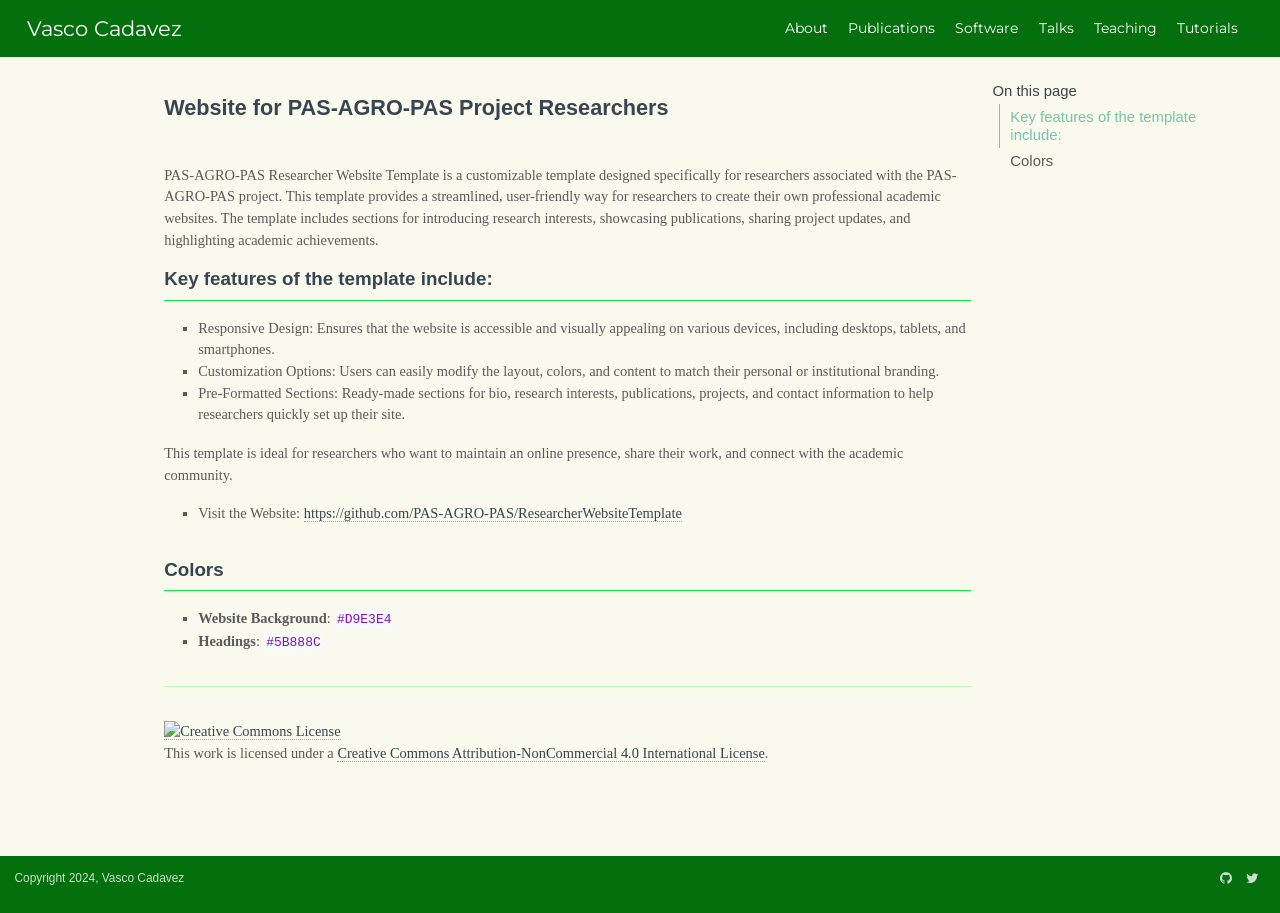
==== docs/index.html @ 28c52dfb "docs folder" ====
<!DOCTYPE html>
<html xmlns="http://www.w3.org/1999/xhtml" lang="en" xml:lang="en"><head>

<meta charset="utf-8">
<meta name="generator" content="quarto-1.4.551">

<meta name="viewport" content="width=device-width, initial-scale=1.0, user-scalable=yes">


<title>Vasco Cadavez - Website for PAS-AGRO-PAS Project Researchers</title>
<style>
code{white-space: pre-wrap;}
span.smallcaps{font-variant: small-caps;}
div.columns{display: flex; gap: min(4vw, 1.5em);}
div.column{flex: auto; overflow-x: auto;}
div.hanging-indent{margin-left: 1.5em; text-indent: -1.5em;}
ul.task-list{list-style: none;}
ul.task-list li input[type="checkbox"] {
  width: 0.8em;
  margin: 0 0.8em 0.2em -1em; /* quarto-specific, see https://github.com/quarto-dev/quarto-cli/issues/4556 */ 
  vertical-align: middle;
}
</style>


<script src="site_libs/quarto-nav/quarto-nav.js"></script>
<script src="site_libs/quarto-nav/headroom.min.js"></script>
<script src="site_libs/clipboard/clipboard.min.js"></script>
<script src="site_libs/quarto-search/autocomplete.umd.js"></script>
<script src="site_libs/quarto-search/fuse.min.js"></script>
<script src="site_libs/quarto-search/quarto-search.js"></script>
<meta name="quarto:offset" content="./">
<script src="site_libs/quarto-html/quarto.js"></script>
<script src="site_libs/quarto-html/popper.min.js"></script>
<script src="site_libs/quarto-html/tippy.umd.min.js"></script>
<script src="site_libs/quarto-html/anchor.min.js"></script>
<link href="site_libs/quarto-html/tippy.css" rel="stylesheet">
<link href="site_libs/quarto-html/quarto-syntax-highlighting.css" rel="stylesheet" id="quarto-text-highlighting-styles">
<script src="site_libs/bootstrap/bootstrap.min.js"></script>
<link href="site_libs/bootstrap/bootstrap-icons.css" rel="stylesheet">
<link href="site_libs/bootstrap/bootstrap.min.css" rel="stylesheet" id="quarto-bootstrap" data-mode="light">
<script id="quarto-search-options" type="application/json">{
  "location": "navbar",
  "copy-button": false,
  "collapse-after": 3,
  "panel-placement": "end",
  "type": "overlay",
  "limit": 50,
  "keyboard-shortcut": [
    "f",
    "/",
    "s"
  ],
  "show-item-context": false,
  "language": {
    "search-no-results-text": "No results",
    "search-matching-documents-text": "matching documents",
    "search-copy-link-title": "Copy link to search",
    "search-hide-matches-text": "Hide additional matches",
    "search-more-match-text": "more match in this document",
    "search-more-matches-text": "more matches in this document",
    "search-clear-button-title": "Clear",
    "search-text-placeholder": "",
    "search-detached-cancel-button-title": "Cancel",
    "search-submit-button-title": "Submit",
    "search-label": "Search"
  }
}</script>


<link rel="stylesheet" href="styles.css">
</head>

<body class="nav-fixed">

<div id="quarto-search-results"></div>
  <header id="quarto-header" class="headroom fixed-top">
    <nav class="navbar navbar-expand-lg " data-bs-theme="dark">
      <div class="navbar-container container-fluid">
      <div class="navbar-brand-container mx-auto">
    <a class="navbar-brand" href="./index.html">
    <span class="navbar-title">Vasco Cadavez</span>
    </a>
  </div>
            <div id="quarto-search" class="" title="Search"></div>
          <button class="navbar-toggler" type="button" data-bs-toggle="collapse" data-bs-target="#navbarCollapse" aria-controls="navbarCollapse" aria-expanded="false" aria-label="Toggle navigation" onclick="if (window.quartoToggleHeadroom) { window.quartoToggleHeadroom(); }">
  <span class="navbar-toggler-icon"></span>
</button>
          <div class="collapse navbar-collapse" id="navbarCollapse">
            <ul class="navbar-nav navbar-nav-scroll ms-auto">
  <li class="nav-item">
    <a class="nav-link active" href="./index.html" aria-current="page"> 
<span class="menu-text">About</span></a>
  </li>  
  <li class="nav-item">
    <a class="nav-link" href="./publications/index.html"> 
<span class="menu-text">Publications</span></a>
  </li>  
  <li class="nav-item">
    <a class="nav-link" href="./software/index.html"> 
<span class="menu-text">Software</span></a>
  </li>  
  <li class="nav-item">
    <a class="nav-link" href="./talks/index.html"> 
<span class="menu-text">Talks</span></a>
  </li>  
  <li class="nav-item">
    <a class="nav-link" href="./teaching/index.html"> 
<span class="menu-text">Teaching</span></a>
  </li>  
  <li class="nav-item">
    <a class="nav-link" href="./tutorials/index.html"> 
<span class="menu-text">Tutorials</span></a>
  </li>  
</ul>
          </div> <!-- /navcollapse -->
          <div class="quarto-navbar-tools">
</div>
      </div> <!-- /container-fluid -->
    </nav>
</header>
<!-- content -->
<div id="quarto-content" class="quarto-container page-columns page-rows-contents page-layout-article page-navbar">
<!-- sidebar -->
<!-- margin-sidebar -->
    <div id="quarto-margin-sidebar" class="sidebar margin-sidebar">
        <nav id="TOC" role="doc-toc" class="toc-active">
    <h2 id="toc-title">On this page</h2>
   
  <ul>
  <li><a href="#key-features-of-the-template-include" id="toc-key-features-of-the-template-include" class="nav-link active" data-scroll-target="#key-features-of-the-template-include">Key features of the template include:</a></li>
  <li><a href="#colors" id="toc-colors" class="nav-link" data-scroll-target="#colors">Colors</a></li>
  </ul>
</nav>
    </div>
<!-- main -->
<main class="content" id="quarto-document-content">

<header id="title-block-header" class="quarto-title-block default">
<div class="quarto-title">
<h1 class="title">Website for PAS-AGRO-PAS Project Researchers</h1>
</div>



<div class="quarto-title-meta">

    
  
    
  </div>
  


</header>


<p>PAS-AGRO-PAS Researcher Website Template is a customizable template designed specifically for researchers associated with the PAS-AGRO-PAS project. This template provides a streamlined, user-friendly way for researchers to create their own professional academic websites. The template includes sections for introducing research interests, showcasing publications, sharing project updates, and highlighting academic achievements.</p>
<section id="key-features-of-the-template-include" class="level2">
<h2 class="anchored" data-anchor-id="key-features-of-the-template-include">Key features of the template include:</h2>
<ul>
<li>Responsive Design: Ensures that the website is accessible and visually appealing on various devices, including desktops, tablets, and smartphones.</li>
<li>Customization Options: Users can easily modify the layout, colors, and content to match their personal or institutional branding.</li>
<li>Pre-Formatted Sections: Ready-made sections for bio, research interests, publications, projects, and contact information to help researchers quickly set up their site.</li>
</ul>
<p>This template is ideal for researchers who want to maintain an online presence, share their work, and connect with the academic community.</p>
<ul>
<li>Visit the Website: <a href="https://github.com/PAS-AGRO-PAS/ResearcherWebsiteTemplate/">https://github.com/PAS-AGRO-PAS/ResearcherWebsiteTemplate</a></li>
</ul>
</section>
<section id="colors" class="level2">
<h2 class="anchored" data-anchor-id="colors">Colors</h2>
<ul>
<li><strong>Website Background</strong>: <code>#D9E3E4</code></li>
<li><strong>Headings</strong>: <code>#5B888C</code></li>
</ul>
<hr>
<p><a href="http://creativecommons.org/licenses/by-nc/4.0/"><img src="https://i.creativecommons.org/l/by-nc/4.0/88x31.png" class="img-fluid" alt="Creative Commons License"></a><br>
This work is licensed under a <a href="http://creativecommons.org/licenses/by-nc/4.0/">Creative Commons Attribution-NonCommercial 4.0 International License</a>.</p>


</section>

</main> <!-- /main -->
<script id="quarto-html-after-body" type="application/javascript">
window.document.addEventListener("DOMContentLoaded", function (event) {
  const toggleBodyColorMode = (bsSheetEl) => {
    const mode = bsSheetEl.getAttribute("data-mode");
    const bodyEl = window.document.querySelector("body");
    if (mode === "dark") {
      bodyEl.classList.add("quarto-dark");
      bodyEl.classList.remove("quarto-light");
    } else {
      bodyEl.classList.add("quarto-light");
      bodyEl.classList.remove("quarto-dark");
    }
  }
  const toggleBodyColorPrimary = () => {
    const bsSheetEl = window.document.querySelector("link#quarto-bootstrap");
    if (bsSheetEl) {
      toggleBodyColorMode(bsSheetEl);
    }
  }
  toggleBodyColorPrimary();  
  const icon = "";
  const anchorJS = new window.AnchorJS();
  anchorJS.options = {
    placement: 'right',
    icon: icon
  };
  anchorJS.add('.anchored');
  const isCodeAnnotation = (el) => {
    for (const clz of el.classList) {
      if (clz.startsWith('code-annotation-')) {                     
        return true;
      }
    }
    return false;
  }
  const clipboard = new window.ClipboardJS('.code-copy-button', {
    text: function(trigger) {
      const codeEl = trigger.previousElementSibling.cloneNode(true);
      for (const childEl of codeEl.children) {
        if (isCodeAnnotation(childEl)) {
          childEl.remove();
        }
      }
      return codeEl.innerText;
    }
  });
  clipboard.on('success', function(e) {
    // button target
    const button = e.trigger;
    // don't keep focus
    button.blur();
    // flash "checked"
    button.classList.add('code-copy-button-checked');
    var currentTitle = button.getAttribute("title");
    button.setAttribute("title", "Copied!");
    let tooltip;
    if (window.bootstrap) {
      button.setAttribute("data-bs-toggle", "tooltip");
      button.setAttribute("data-bs-placement", "left");
      button.setAttribute("data-bs-title", "Copied!");
      tooltip = new bootstrap.Tooltip(button, 
        { trigger: "manual", 
          customClass: "code-copy-button-tooltip",
          offset: [0, -8]});
      tooltip.show();    
    }
    setTimeout(function() {
      if (tooltip) {
        tooltip.hide();
        button.removeAttribute("data-bs-title");
        button.removeAttribute("data-bs-toggle");
        button.removeAttribute("data-bs-placement");
      }
      button.setAttribute("title", currentTitle);
      button.classList.remove('code-copy-button-checked');
    }, 1000);
    // clear code selection
    e.clearSelection();
  });
    var localhostRegex = new RegExp(/^(?:http|https):\/\/localhost\:?[0-9]*\//);
    var mailtoRegex = new RegExp(/^mailto:/);
      var filterRegex = new RegExp("https:\/\/ipb\.pt\/vcadavez");
    var isInternal = (href) => {
        return filterRegex.test(href) || localhostRegex.test(href) || mailtoRegex.test(href);
    }
    // Inspect non-navigation links and adorn them if external
 	var links = window.document.querySelectorAll('a[href]:not(.nav-link):not(.navbar-brand):not(.toc-action):not(.sidebar-link):not(.sidebar-item-toggle):not(.pagination-link):not(.no-external):not([aria-hidden]):not(.dropdown-item):not(.quarto-navigation-tool)');
    for (var i=0; i<links.length; i++) {
      const link = links[i];
      if (!isInternal(link.href)) {
        // undo the damage that might have been done by quarto-nav.js in the case of
        // links that we want to consider external
        if (link.dataset.originalHref !== undefined) {
          link.href = link.dataset.originalHref;
        }
      }
    }
  function tippyHover(el, contentFn, onTriggerFn, onUntriggerFn) {
    const config = {
      allowHTML: true,
      maxWidth: 500,
      delay: 100,
      arrow: false,
      appendTo: function(el) {
          return el.parentElement;
      },
      interactive: true,
      interactiveBorder: 10,
      theme: 'quarto',
      placement: 'bottom-start',
    };
    if (contentFn) {
      config.content = contentFn;
    }
    if (onTriggerFn) {
      config.onTrigger = onTriggerFn;
    }
    if (onUntriggerFn) {
      config.onUntrigger = onUntriggerFn;
    }
    window.tippy(el, config); 
  }
  const noterefs = window.document.querySelectorAll('a[role="doc-noteref"]');
  for (var i=0; i<noterefs.length; i++) {
    const ref = noterefs[i];
    tippyHover(ref, function() {
      // use id or data attribute instead here
      let href = ref.getAttribute('data-footnote-href') || ref.getAttribute('href');
      try { href = new URL(href).hash; } catch {}
      const id = href.replace(/^#\/?/, "");
      const note = window.document.getElementById(id);
      if (note) {
        return note.innerHTML;
      } else {
        return "";
      }
    });
  }
  const xrefs = window.document.querySelectorAll('a.quarto-xref');
  const processXRef = (id, note) => {
    // Strip column container classes
    const stripColumnClz = (el) => {
      el.classList.remove("page-full", "page-columns");
      if (el.children) {
        for (const child of el.children) {
          stripColumnClz(child);
        }
      }
    }
    stripColumnClz(note)
    if (id === null || id.startsWith('sec-')) {
      // Special case sections, only their first couple elements
      const container = document.createElement("div");
      if (note.children && note.children.length > 2) {
        container.appendChild(note.children[0].cloneNode(true));
        for (let i = 1; i < note.children.length; i++) {
          const child = note.children[i];
          if (child.tagName === "P" && child.innerText === "") {
            continue;
          } else {
            container.appendChild(child.cloneNode(true));
            break;
          }
        }
        if (window.Quarto?.typesetMath) {
          window.Quarto.typesetMath(container);
        }
        return container.innerHTML
      } else {
        if (window.Quarto?.typesetMath) {
          window.Quarto.typesetMath(note);
        }
        return note.innerHTML;
      }
    } else {
      // Remove any anchor links if they are present
      const anchorLink = note.querySelector('a.anchorjs-link');
      if (anchorLink) {
        anchorLink.remove();
      }
      if (window.Quarto?.typesetMath) {
        window.Quarto.typesetMath(note);
      }
      // TODO in 1.5, we should make sure this works without a callout special case
      if (note.classList.contains("callout")) {
        return note.outerHTML;
      } else {
        return note.innerHTML;
      }
    }
  }
  for (var i=0; i<xrefs.length; i++) {
    const xref = xrefs[i];
    tippyHover(xref, undefined, function(instance) {
      instance.disable();
      let url = xref.getAttribute('href');
      let hash = undefined; 
      if (url.startsWith('#')) {
        hash = url;
      } else {
        try { hash = new URL(url).hash; } catch {}
      }
      if (hash) {
        const id = hash.replace(/^#\/?/, "");
        const note = window.document.getElementById(id);
        if (note !== null) {
          try {
            const html = processXRef(id, note.cloneNode(true));
            instance.setContent(html);
          } finally {
            instance.enable();
            instance.show();
          }
        } else {
          // See if we can fetch this
          fetch(url.split('#')[0])
          .then(res => res.text())
          .then(html => {
            const parser = new DOMParser();
            const htmlDoc = parser.parseFromString(html, "text/html");
            const note = htmlDoc.getElementById(id);
            if (note !== null) {
              const html = processXRef(id, note);
              instance.setContent(html);
            } 
          }).finally(() => {
            instance.enable();
            instance.show();
          });
        }
      } else {
        // See if we can fetch a full url (with no hash to target)
        // This is a special case and we should probably do some content thinning / targeting
        fetch(url)
        .then(res => res.text())
        .then(html => {
          const parser = new DOMParser();
          const htmlDoc = parser.parseFromString(html, "text/html");
          const note = htmlDoc.querySelector('main.content');
          if (note !== null) {
            // This should only happen for chapter cross references
            // (since there is no id in the URL)
            // remove the first header
            if (note.children.length > 0 && note.children[0].tagName === "HEADER") {
              note.children[0].remove();
            }
            const html = processXRef(null, note);
            instance.setContent(html);
          } 
        }).finally(() => {
          instance.enable();
          instance.show();
        });
      }
    }, function(instance) {
    });
  }
      let selectedAnnoteEl;
      const selectorForAnnotation = ( cell, annotation) => {
        let cellAttr = 'data-code-cell="' + cell + '"';
        let lineAttr = 'data-code-annotation="' +  annotation + '"';
        const selector = 'span[' + cellAttr + '][' + lineAttr + ']';
        return selector;
      }
      const selectCodeLines = (annoteEl) => {
        const doc = window.document;
        const targetCell = annoteEl.getAttribute("data-target-cell");
        const targetAnnotation = annoteEl.getAttribute("data-target-annotation");
        const annoteSpan = window.document.querySelector(selectorForAnnotation(targetCell, targetAnnotation));
        const lines = annoteSpan.getAttribute("data-code-lines").split(",");
        const lineIds = lines.map((line) => {
          return targetCell + "-" + line;
        })
        let top = null;
        let height = null;
        let parent = null;
        if (lineIds.length > 0) {
            //compute the position of the single el (top and bottom and make a div)
            const el = window.document.getElementById(lineIds[0]);
            top = el.offsetTop;
            height = el.offsetHeight;
            parent = el.parentElement.parentElement;
          if (lineIds.length > 1) {
            const lastEl = window.document.getElementById(lineIds[lineIds.length - 1]);
            const bottom = lastEl.offsetTop + lastEl.offsetHeight;
            height = bottom - top;
          }
          if (top !== null && height !== null && parent !== null) {
            // cook up a div (if necessary) and position it 
            let div = window.document.getElementById("code-annotation-line-highlight");
            if (div === null) {
              div = window.document.createElement("div");
              div.setAttribute("id", "code-annotation-line-highlight");
              div.style.position = 'absolute';
              parent.appendChild(div);
            }
            div.style.top = top - 2 + "px";
            div.style.height = height + 4 + "px";
            div.style.left = 0;
            let gutterDiv = window.document.getElementById("code-annotation-line-highlight-gutter");
            if (gutterDiv === null) {
              gutterDiv = window.document.createElement("div");
              gutterDiv.setAttribute("id", "code-annotation-line-highlight-gutter");
              gutterDiv.style.position = 'absolute';
              const codeCell = window.document.getElementById(targetCell);
              const gutter = codeCell.querySelector('.code-annotation-gutter');
              gutter.appendChild(gutterDiv);
            }
            gutterDiv.style.top = top - 2 + "px";
            gutterDiv.style.height = height + 4 + "px";
          }
          selectedAnnoteEl = annoteEl;
        }
      };
      const unselectCodeLines = () => {
        const elementsIds = ["code-annotation-line-highlight", "code-annotation-line-highlight-gutter"];
        elementsIds.forEach((elId) => {
          const div = window.document.getElementById(elId);
          if (div) {
            div.remove();
          }
        });
        selectedAnnoteEl = undefined;
      };
        // Handle positioning of the toggle
    window.addEventListener(
      "resize",
      throttle(() => {
        elRect = undefined;
        if (selectedAnnoteEl) {
          selectCodeLines(selectedAnnoteEl);
        }
      }, 10)
    );
    function throttle(fn, ms) {
    let throttle = false;
    let timer;
      return (...args) => {
        if(!throttle) { // first call gets through
            fn.apply(this, args);
            throttle = true;
        } else { // all the others get throttled
            if(timer) clearTimeout(timer); // cancel #2
            timer = setTimeout(() => {
              fn.apply(this, args);
              timer = throttle = false;
            }, ms);
        }
      };
    }
      // Attach click handler to the DT
      const annoteDls = window.document.querySelectorAll('dt[data-target-cell]');
      for (const annoteDlNode of annoteDls) {
        annoteDlNode.addEventListener('click', (event) => {
          const clickedEl = event.target;
          if (clickedEl !== selectedAnnoteEl) {
            unselectCodeLines();
            const activeEl = window.document.querySelector('dt[data-target-cell].code-annotation-active');
            if (activeEl) {
              activeEl.classList.remove('code-annotation-active');
            }
            selectCodeLines(clickedEl);
            clickedEl.classList.add('code-annotation-active');
          } else {
            // Unselect the line
            unselectCodeLines();
            clickedEl.classList.remove('code-annotation-active');
          }
        });
      }
  const findCites = (el) => {
    const parentEl = el.parentElement;
    if (parentEl) {
      const cites = parentEl.dataset.cites;
      if (cites) {
        return {
          el,
          cites: cites.split(' ')
        };
      } else {
        return findCites(el.parentElement)
      }
    } else {
      return undefined;
    }
  };
  var bibliorefs = window.document.querySelectorAll('a[role="doc-biblioref"]');
  for (var i=0; i<bibliorefs.length; i++) {
    const ref = bibliorefs[i];
    const citeInfo = findCites(ref);
    if (citeInfo) {
      tippyHover(citeInfo.el, function() {
        var popup = window.document.createElement('div');
        citeInfo.cites.forEach(function(cite) {
          var citeDiv = window.document.createElement('div');
          citeDiv.classList.add('hanging-indent');
          citeDiv.classList.add('csl-entry');
          var biblioDiv = window.document.getElementById('ref-' + cite);
          if (biblioDiv) {
            citeDiv.innerHTML = biblioDiv.innerHTML;
          }
          popup.appendChild(citeDiv);
        });
        return popup.innerHTML;
      });
    }
  }
});
</script>
</div> <!-- /content -->
<footer class="footer">
  <div class="nav-footer">
    <div class="nav-footer-left">
<p>Copyright 2024, Vasco Cadavez</p>
</div>   
    <div class="nav-footer-center">
      &nbsp;
    </div>
    <div class="nav-footer-right">
      <ul class="footer-items list-unstyled">
    <li class="nav-item compact">
    <a class="nav-link" href="https://github.com/vcadavez">
      <i class="bi bi-github" role="img">
</i> 
    </a>
  </li>  
    <li class="nav-item compact">
    <a class="nav-link" href="https://twitter.com/Vcadavez">
      <i class="bi bi-twitter" role="img">
</i> 
    </a>
  </li>  
</ul>
    </div>
  </div>
</footer>




</body></html>
---- docs/site_libs/quarto-html/tippy.css ----
.tippy-box[data-animation=fade][data-state=hidden]{opacity:0}[data-tippy-root]{max-width:calc(100vw - 10px)}.tippy-box{position:relative;background-color:#333;color:#fff;border-radius:4px;font-size:14px;line-height:1.4;white-space:normal;outline:0;transition-property:transform,visibility,opacity}.tippy-box[data-placement^=top]>.tippy-arrow{bottom:0}.tippy-box[data-placement^=top]>.tippy-arrow:before{bottom:-7px;left:0;border-width:8px 8px 0;border-top-color:initial;transform-origin:center top}.tippy-box[data-placement^=bottom]>.tippy-arrow{top:0}.tippy-box[data-placement^=bottom]>.tippy-arrow:before{top:-7px;left:0;border-width:0 8px 8px;border-bottom-color:initial;transform-origin:center bottom}.tippy-box[data-placement^=left]>.tippy-arrow{right:0}.tippy-box[data-placement^=left]>.tippy-arrow:before{border-width:8px 0 8px 8px;border-left-color:initial;right:-7px;transform-origin:center left}.tippy-box[data-placement^=right]>.tippy-arrow{left:0}.tippy-box[data-placement^=right]>.tippy-arrow:before{left:-7px;border-width:8px 8px 8px 0;border-right-color:initial;transform-origin:center right}.tippy-box[data-inertia][data-state=visible]{transition-timing-function:cubic-bezier(.54,1.5,.38,1.11)}.tippy-arrow{width:16px;height:16px;color:#333}.tippy-arrow:before{content:"";position:absolute;border-color:transparent;border-style:solid}.tippy-content{position:relative;padding:5px 9px;z-index:1}
---- docs/styles.css ----
/* =Typography
-----------------------------------------------------------------------------*/
body {
  font-family: 'Merriweather', Georgia, 'Times New Roman', Times, Serif;
  font-size: 0.85em;
  line-height: 1.5em;
  background-color: #f9faed;
}

pre>code {
  font-family: 'Hack', 'Source Code Pro', 'Courier New', 'Courier', monospace;
}

form,
input[type="search"],
select[multiple="multiple"] {
  font-family: 'Fira Sans', 'Trebuchet MS', 'Helvetica Neue', Helvetica, Arial, sans-serif;
}

h1,
h2,
h3,
h4,
h5 {
  font-family: 'Fira Sans', 'Trebuchet MS', 'Helvetica Neue', Helvetica, Arial, sans-serif;
  color: #36454f;
  font-weight: bold;
}

h1 {
  font-size: 1.5em;
  padding-bottom: 1em;
  line-height: 1.6em;
}

h2 {
  font-size: 1.3em;
  border-bottom: 1px solid #13e848;
}

h2 a {
  border-bottom: none;
}

h3 {
  font-size: 1.1em;
}

h6 {
  font-size: 0.8em;
}

a {
  color: #36454f;
  text-decoration: none;
  border-bottom: dotted 1px #A1A3A1;
}

a:hover {
  text-decoration: underline;
}

hr {
  border-top: 1px solid #13e848;
  margin-top: 5ex;
  margin-bottom: 5ex;
  max-width: 100%;
}

blockquote {
  color: #36454f;
  background: #e9e9e9;
  border-left: 10px solid #ccc;
  margin: 1.5em 10px;
  padding: 0.5em 10px;
  quotes: "\201C""\201D""\2018""\2019";
  font-style: normal;
  font-size: 95%;
}

blockquote p {
  color: #36454f;
  display: inline;
}

blockquote:before {
  color: #aaa;
  content: open-quote;
  font-size: 4em;
  line-height: 0.1em;
  margin-right: 0.25em;
  vertical-align: -0.4em;
}

.table {
  --bs-table-bg: @faf8f8 !important;
}

td, th {
  background-color: #faf8f8 !important;
}

table th,
table td {
  border-bottom: 0px !important;
  padding: 0.2em .2em;
}

ul {
  list-style: square;
}

dd {
  margin-left: 2em;
}


/* =Code
-----------------------------------------------------------------------------*/
pre,
code,
kbd,
samp,
var,
output {
  font-size: 90%;
  font-style: normal;
  font-family: 'Source Code Pro', "Lucida Console", "Courier New", monospace;
}

nav,
.footer {
  font-family: 'Fira Sans', 'Trebuchet MS', 'Helvetica Neue', Helvetica, Arial, sans-serif;
  font-size: 100%;
}

a.nav-link,a.navbar-brand {
  border-bottom: 0;
}

a.nav-link:hover,a.navbar-brand:hover {
  color: #04823f;
}

/* Badges */

a.badge.badge-red {
  color: #fff;
}

a.badge.badge-blue {
  color: #fff;
}

a.badge.badge-green {
  color: #fff;
}

.badge-large {
  font-size: 18px !important;
  text-transform: none !important;
  padding: 5px 5px 3px 5px;
  text-transform: none;
  font-family: 'Fira Sans', 'Trebuchet MS', 'Helvetica Neue', Helvetica, Arial, sans-serif;
}

.badge {
  font-family: 'Fira Sans', 'Trebuchet MS', 'Helvetica Neue', Helvetica, Arial, sans-serif;
}

.label,
.badge {
  background: #e9fc90;
  font-size: 12.75px;
  display: inline-block;
  line-height: 1;
  padding: 4px 7px 3px 7px;
  color: #0f0f0f;
  text-align: center;
  font-weight: normal;
  text-transform: uppercase;
}

.label-outline {
  background: none;
  border: 1px solid #0f0f0f;
  padding: 3px 6px 2px 6px;
}

.badge {
  border-radius: 15px;
}

.badge-small {
  font-size: 11.25px;
  padding: 5px 5px 3px 5px;
}

.label-black,
.label-blue,
.label-red,
.label-green,
.badge-black,
.badge-blue,
.badge-red,
.badge-green {
  color: #ffffff !important;
}

.label-black,
.badge-black {
  background: #0f0f0f;
}

.label-blue,
.badge-blue {
  background: #4673B8;
}

.label-red,
.badge-red {
  background: #BD666D;
}

.label-green,
.badge-green {
  background: #2c9f42;
}

.label-yellow,
.badge-yellow {
  background: #ffc800;
}

.label-white,
.badge-white {
  background: #ffffff;
}

.image-left {
  float: left;
  margin: 0 1em 1em 0;
}

.fa-ul>li {
  margin: 0.5em;
}

.quarto-title-meta {
  font-family: 'Fira Sans', 'Trebuchet MS', 'Helvetica Neue', Helvetica, Arial, sans-serif;
  background-color: #e9fc90;
  -moz-border-radius: 10px;
  -webkit-border-radius: 10px;
  border-radius: 10px;
}

.quarto-title-meta-heading {
  margin: 1ex 1ex 0 1ex !important;
}
.quarto-title-meta-contents {
  margin: 0ex 1ex 1ex 1ex !important;
}


.video-player {
  position: relative;
  overflow: hidden;
  width: 100%;
  padding-top: 56.25%; /* 16:9 Aspect Ratio (divide 9 by 16 = 0.5625) */
}

/* Then style the iframe to fit in the container div with full height and width */
.youtube-player {
  position: absolute;
  top: 0;
  left: 0;
  bottom: 0;
  right: 0;
  width: 100%;
  height: 100%;
}

.quarto-listing-category.category-cloud {
  font-family: 'Fira Sans', 'Trebuchet MS', 'Helvetica Neue', Helvetica, Arial, sans-serif !important;
}

.figure-caption {
  color: var(--darkgray);
  background-color: var(--lightgray);
  padding-left: 20px;
  font-size: 12pt;
  font-family: "Fira Sans", "Helvetica Neue", Helvetica, Arial, sans-serif;
}

div.quarto-about-trestles .about-entity .about-link:hover {
  background-color: #36454f;
  color: #e9fc90;
}

.quarto-category:hover, .listing-category:hover {
  background-color: #36454f;
  color: #e9fc90 !important;
  opacity: .6;
}

.quarto-category, .listing-category, .listing-actions-group, .about-link-text {
  font-family: "Fira Sans", "Helvetica Neue", Helvetica, Arial, sans-serif;
}

#mlb2-4240669.ml-form-embedContainer .ml-form-embedWrapper .ml-form-embedBody, #mlb2-4240669.ml-form-embedContainer .ml-form-embedWrapper .ml-form-successBody {
  padding: 0px !important;
}
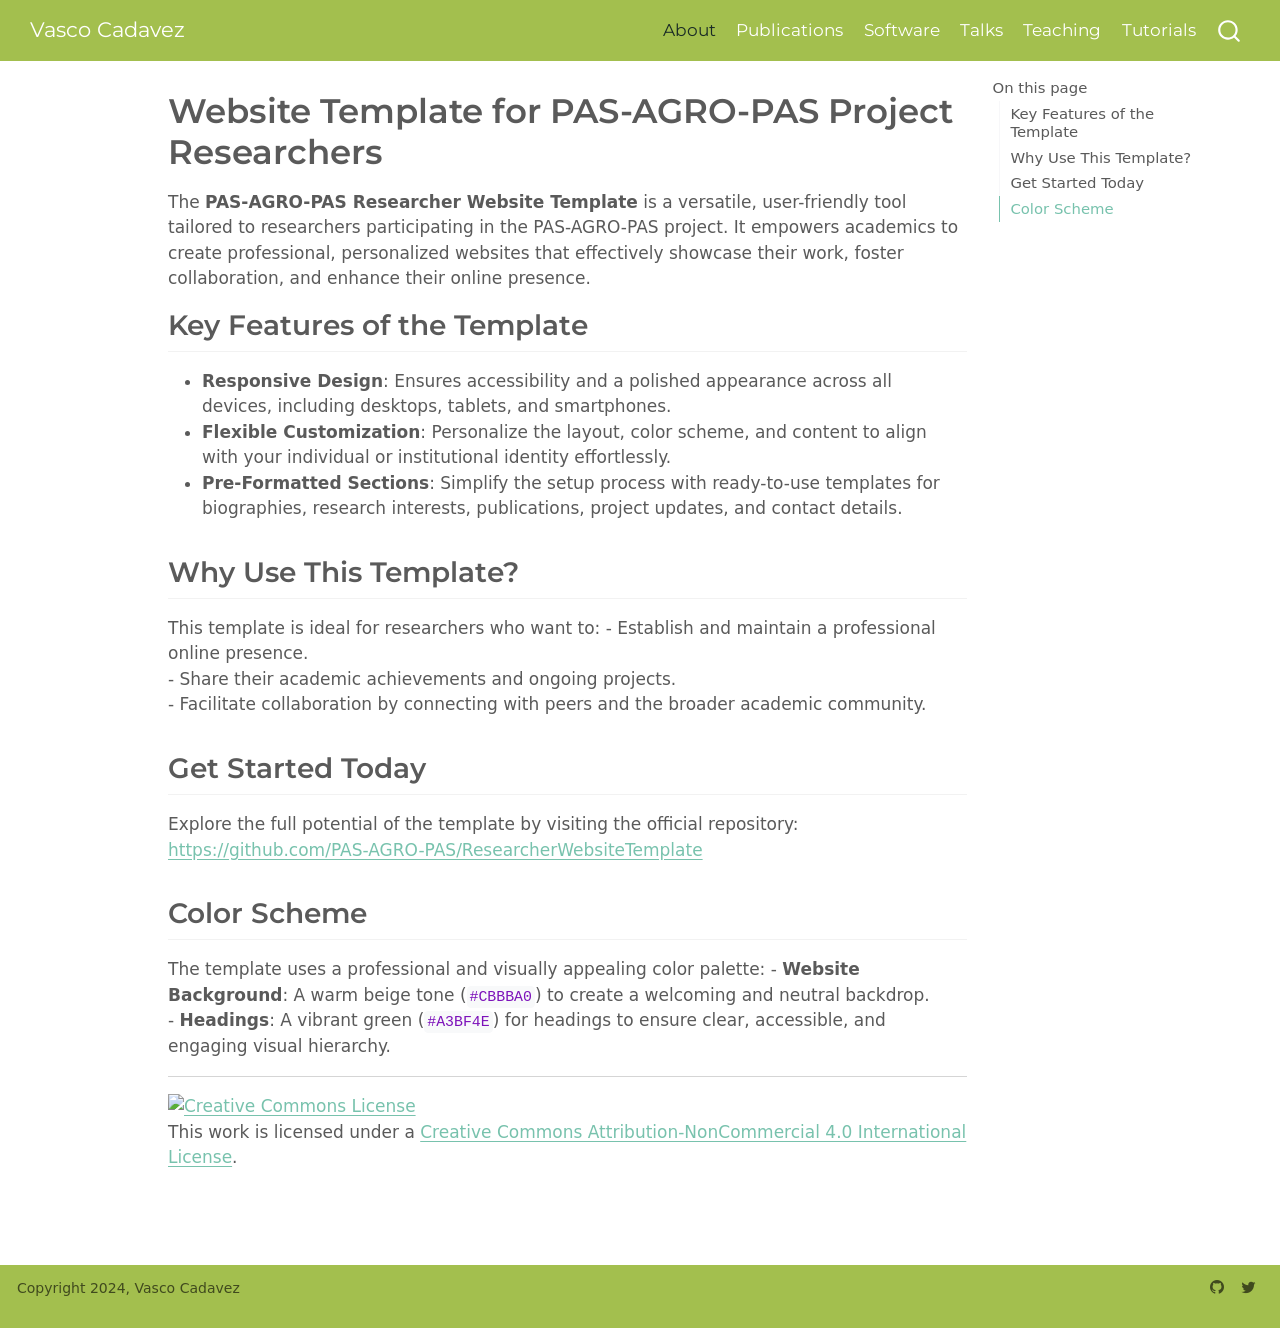
==== commit 27904059: "colors changes" ====
--- a/docs/index.html
+++ b/docs/index.html
@@ -2,12 +2,12 @@
 <html xmlns="http://www.w3.org/1999/xhtml" lang="en" xml:lang="en"><head>
 
 <meta charset="utf-8">
-<meta name="generator" content="quarto-1.4.551">
+<meta name="generator" content="quarto-1.5.57">
 
 <meta name="viewport" content="width=device-width, initial-scale=1.0, user-scalable=yes">
 
 
-<title>Vasco Cadavez - Website for PAS-AGRO-PAS Project Researchers</title>
+<title>Website Template for PAS-AGRO-PAS Project Researchers – Vasco Cadavez</title>
 <style>
 code{white-space: pre-wrap;}
 span.smallcaps{font-variant: small-caps;}
@@ -68,7 +68,7 @@
 }</script>
 
 
-<link rel="stylesheet" href="styles.css">
+<link rel="stylesheet" href="styles.scss">
 </head>
 
 <body class="nav-fixed">
@@ -83,7 +83,7 @@
     </a>
   </div>
             <div id="quarto-search" class="" title="Search"></div>
-          <button class="navbar-toggler" type="button" data-bs-toggle="collapse" data-bs-target="#navbarCollapse" aria-controls="navbarCollapse" aria-expanded="false" aria-label="Toggle navigation" onclick="if (window.quartoToggleHeadroom) { window.quartoToggleHeadroom(); }">
+          <button class="navbar-toggler" type="button" data-bs-toggle="collapse" data-bs-target="#navbarCollapse" aria-controls="navbarCollapse" role="menu" aria-expanded="false" aria-label="Toggle navigation" onclick="if (window.quartoToggleHeadroom) { window.quartoToggleHeadroom(); }">
   <span class="navbar-toggler-icon"></span>
 </button>
           <div class="collapse navbar-collapse" id="navbarCollapse">
@@ -114,7 +114,7 @@
   </li>  
 </ul>
           </div> <!-- /navcollapse -->
-          <div class="quarto-navbar-tools">
+            <div class="quarto-navbar-tools">
 </div>
       </div> <!-- /container-fluid -->
     </nav>
@@ -128,8 +128,10 @@
     <h2 id="toc-title">On this page</h2>
    
   <ul>
-  <li><a href="#key-features-of-the-template-include" id="toc-key-features-of-the-template-include" class="nav-link active" data-scroll-target="#key-features-of-the-template-include">Key features of the template include:</a></li>
-  <li><a href="#colors" id="toc-colors" class="nav-link" data-scroll-target="#colors">Colors</a></li>
+  <li><a href="#key-features-of-the-template" id="toc-key-features-of-the-template" class="nav-link active" data-scroll-target="#key-features-of-the-template">Key Features of the Template</a></li>
+  <li><a href="#why-use-this-template" id="toc-why-use-this-template" class="nav-link" data-scroll-target="#why-use-this-template">Why Use This Template?</a></li>
+  <li><a href="#get-started-today" id="toc-get-started-today" class="nav-link" data-scroll-target="#get-started-today">Get Started Today</a></li>
+  <li><a href="#color-scheme" id="toc-color-scheme" class="nav-link" data-scroll-target="#color-scheme">Color Scheme</a></li>
   </ul>
 </nav>
     </div>
@@ -138,7 +140,7 @@
 
 <header id="title-block-header" class="quarto-title-block default">
 <div class="quarto-title">
-<h1 class="title">Website for PAS-AGRO-PAS Project Researchers</h1>
+<h1 class="title">Website Template for PAS-AGRO-PAS Project Researchers</h1>
 </div>
 
 
@@ -155,25 +157,32 @@
 </header>
 
 
-<p>PAS-AGRO-PAS Researcher Website Template is a customizable template designed specifically for researchers associated with the PAS-AGRO-PAS project. This template provides a streamlined, user-friendly way for researchers to create their own professional academic websites. The template includes sections for introducing research interests, showcasing publications, sharing project updates, and highlighting academic achievements.</p>
-<section id="key-features-of-the-template-include" class="level2">
-<h2 class="anchored" data-anchor-id="key-features-of-the-template-include">Key features of the template include:</h2>
+<p>The <strong>PAS-AGRO-PAS Researcher Website Template</strong> is a versatile, user-friendly tool tailored to researchers participating in the PAS-AGRO-PAS project. It empowers academics to create professional, personalized websites that effectively showcase their work, foster collaboration, and enhance their online presence.</p>
+<section id="key-features-of-the-template" class="level2">
+<h2 class="anchored" data-anchor-id="key-features-of-the-template">Key Features of the Template</h2>
 <ul>
-<li>Responsive Design: Ensures that the website is accessible and visually appealing on various devices, including desktops, tablets, and smartphones.</li>
-<li>Customization Options: Users can easily modify the layout, colors, and content to match their personal or institutional branding.</li>
-<li>Pre-Formatted Sections: Ready-made sections for bio, research interests, publications, projects, and contact information to help researchers quickly set up their site.</li>
-</ul>
-<p>This template is ideal for researchers who want to maintain an online presence, share their work, and connect with the academic community.</p>
-<ul>
-<li>Visit the Website: <a href="https://github.com/PAS-AGRO-PAS/ResearcherWebsiteTemplate/">https://github.com/PAS-AGRO-PAS/ResearcherWebsiteTemplate</a></li>
+<li><strong>Responsive Design</strong>: Ensures accessibility and a polished appearance across all devices, including desktops, tablets, and smartphones.<br>
+</li>
+<li><strong>Flexible Customization</strong>: Personalize the layout, color scheme, and content to align with your individual or institutional identity effortlessly.<br>
+</li>
+<li><strong>Pre-Formatted Sections</strong>: Simplify the setup process with ready-to-use templates for biographies, research interests, publications, project updates, and contact details.</li>
 </ul>
 </section>
-<section id="colors" class="level2">
-<h2 class="anchored" data-anchor-id="colors">Colors</h2>
-<ul>
-<li><strong>Website Background</strong>: <code>#D9E3E4</code></li>
-<li><strong>Headings</strong>: <code>#5B888C</code></li>
-</ul>
+<section id="why-use-this-template" class="level2">
+<h2 class="anchored" data-anchor-id="why-use-this-template">Why Use This Template?</h2>
+<p>This template is ideal for researchers who want to: - Establish and maintain a professional online presence.<br>
+- Share their academic achievements and ongoing projects.<br>
+- Facilitate collaboration by connecting with peers and the broader academic community.</p>
+</section>
+<section id="get-started-today" class="level2">
+<h2 class="anchored" data-anchor-id="get-started-today">Get Started Today</h2>
+<p>Explore the full potential of the template by visiting the official repository:<br>
+<a href="https://github.com/PAS-AGRO-PAS/ResearcherWebsiteTemplate/">https://github.com/PAS-AGRO-PAS/ResearcherWebsiteTemplate</a></p>
+</section>
+<section id="color-scheme" class="level2">
+<h2 class="anchored" data-anchor-id="color-scheme">Color Scheme</h2>
+<p>The template uses a professional and visually appealing color palette: - <strong>Website Background</strong>: A warm beige tone (<code>#CBBBA0</code>) to create a welcoming and neutral backdrop.<br>
+- <strong>Headings</strong>: A vibrant green (<code>#A3BF4E</code>) for headings to ensure clear, accessible, and engaging visual hierarchy.</p>
 <hr>
 <p><a href="http://creativecommons.org/licenses/by-nc/4.0/"><img src="https://i.creativecommons.org/l/by-nc/4.0/88x31.png" class="img-fluid" alt="Creative Commons License"></a><br>
 This work is licensed under a <a href="http://creativecommons.org/licenses/by-nc/4.0/">Creative Commons Attribution-NonCommercial 4.0 International License</a>.</p>
@@ -217,18 +226,7 @@
     }
     return false;
   }
-  const clipboard = new window.ClipboardJS('.code-copy-button', {
-    text: function(trigger) {
-      const codeEl = trigger.previousElementSibling.cloneNode(true);
-      for (const childEl of codeEl.children) {
-        if (isCodeAnnotation(childEl)) {
-          childEl.remove();
-        }
-      }
-      return codeEl.innerText;
-    }
-  });
-  clipboard.on('success', function(e) {
+  const onCopySuccess = function(e) {
     // button target
     const button = e.trigger;
     // don't keep focus
@@ -260,7 +258,29 @@
     }, 1000);
     // clear code selection
     e.clearSelection();
+  }
+  const getTextToCopy = function(trigger) {
+      const codeEl = trigger.previousElementSibling.cloneNode(true);
+      for (const childEl of codeEl.children) {
+        if (isCodeAnnotation(childEl)) {
+          childEl.remove();
+        }
+      }
+      return codeEl.innerText;
+  }
+  const clipboard = new window.ClipboardJS('.code-copy-button:not([data-in-quarto-modal])', {
+    text: getTextToCopy
   });
+  clipboard.on('success', onCopySuccess);
+  if (window.document.getElementById('quarto-embedded-source-code-modal')) {
+    // For code content inside modals, clipBoardJS needs to be initialized with a container option
+    // TODO: Check when it could be a function (https://github.com/zenorocha/clipboard.js/issues/860)
+    const clipboardModal = new window.ClipboardJS('.code-copy-button[data-in-quarto-modal]', {
+      text: getTextToCopy,
+      container: window.document.getElementById('quarto-embedded-source-code-modal')
+    });
+    clipboardModal.on('success', onCopySuccess);
+  }
     var localhostRegex = new RegExp(/^(?:http|https):\/\/localhost\:?[0-9]*\//);
     var mailtoRegex = new RegExp(/^mailto:/);
       var filterRegex = new RegExp("https:\/\/ipb\.pt\/vcadavez");
@@ -268,7 +288,7 @@
         return filterRegex.test(href) || localhostRegex.test(href) || mailtoRegex.test(href);
     }
     // Inspect non-navigation links and adorn them if external
- 	var links = window.document.querySelectorAll('a[href]:not(.nav-link):not(.navbar-brand):not(.toc-action):not(.sidebar-link):not(.sidebar-item-toggle):not(.pagination-link):not(.no-external):not([aria-hidden]):not(.dropdown-item):not(.quarto-navigation-tool)');
+ 	var links = window.document.querySelectorAll('a[href]:not(.nav-link):not(.navbar-brand):not(.toc-action):not(.sidebar-link):not(.sidebar-item-toggle):not(.pagination-link):not(.no-external):not([aria-hidden]):not(.dropdown-item):not(.quarto-navigation-tool):not(.about-link)');
     for (var i=0; i<links.length; i++) {
       const link = links[i];
       if (!isInternal(link.href)) {
--- a/docs/site_libs/quarto-html/quarto-syntax-highlighting.css
+++ b/docs/site_libs/quarto-html/quarto-syntax-highlighting.css
@@ -0,0 +1,205 @@
+/* quarto syntax highlight colors */
+:root {
+  --quarto-hl-ot-color: #003B4F;
+  --quarto-hl-at-color: #657422;
+  --quarto-hl-ss-color: #20794D;
+  --quarto-hl-an-color: #5E5E5E;
+  --quarto-hl-fu-color: #4758AB;
+  --quarto-hl-st-color: #20794D;
+  --quarto-hl-cf-color: #003B4F;
+  --quarto-hl-op-color: #5E5E5E;
+  --quarto-hl-er-color: #AD0000;
+  --quarto-hl-bn-color: #AD0000;
+  --quarto-hl-al-color: #AD0000;
+  --quarto-hl-va-color: #111111;
+  --quarto-hl-bu-color: inherit;
+  --quarto-hl-ex-color: inherit;
+  --quarto-hl-pp-color: #AD0000;
+  --quarto-hl-in-color: #5E5E5E;
+  --quarto-hl-vs-color: #20794D;
+  --quarto-hl-wa-color: #5E5E5E;
+  --quarto-hl-do-color: #5E5E5E;
+  --quarto-hl-im-color: #00769E;
+  --quarto-hl-ch-color: #20794D;
+  --quarto-hl-dt-color: #AD0000;
+  --quarto-hl-fl-color: #AD0000;
+  --quarto-hl-co-color: #5E5E5E;
+  --quarto-hl-cv-color: #5E5E5E;
+  --quarto-hl-cn-color: #8f5902;
+  --quarto-hl-sc-color: #5E5E5E;
+  --quarto-hl-dv-color: #AD0000;
+  --quarto-hl-kw-color: #003B4F;
+}
+
+/* other quarto variables */
+:root {
+  --quarto-font-monospace: SFMono-Regular, Menlo, Monaco, Consolas, "Liberation Mono", "Courier New", monospace;
+}
+
+pre > code.sourceCode > span {
+  color: #003B4F;
+}
+
+code span {
+  color: #003B4F;
+}
+
+code.sourceCode > span {
+  color: #003B4F;
+}
+
+div.sourceCode,
+div.sourceCode pre.sourceCode {
+  color: #003B4F;
+}
+
+code span.ot {
+  color: #003B4F;
+  font-style: inherit;
+}
+
+code span.at {
+  color: #657422;
+  font-style: inherit;
+}
+
+code span.ss {
+  color: #20794D;
+  font-style: inherit;
+}
+
+code span.an {
+  color: #5E5E5E;
+  font-style: inherit;
+}
+
+code span.fu {
+  color: #4758AB;
+  font-style: inherit;
+}
+
+code span.st {
+  color: #20794D;
+  font-style: inherit;
+}
+
+code span.cf {
+  color: #003B4F;
+  font-weight: bold;
+  font-style: inherit;
+}
+
+code span.op {
+  color: #5E5E5E;
+  font-style: inherit;
+}
+
+code span.er {
+  color: #AD0000;
+  font-style: inherit;
+}
+
+code span.bn {
+  color: #AD0000;
+  font-style: inherit;
+}
+
+code span.al {
+  color: #AD0000;
+  font-style: inherit;
+}
+
+code span.va {
+  color: #111111;
+  font-style: inherit;
+}
+
+code span.bu {
+  font-style: inherit;
+}
+
+code span.ex {
+  font-style: inherit;
+}
+
+code span.pp {
+  color: #AD0000;
+  font-style: inherit;
+}
+
+code span.in {
+  color: #5E5E5E;
+  font-style: inherit;
+}
+
+code span.vs {
+  color: #20794D;
+  font-style: inherit;
+}
+
+code span.wa {
+  color: #5E5E5E;
+  font-style: italic;
+}
+
+code span.do {
+  color: #5E5E5E;
+  font-style: italic;
+}
+
+code span.im {
+  color: #00769E;
+  font-style: inherit;
+}
+
+code span.ch {
+  color: #20794D;
+  font-style: inherit;
+}
+
+code span.dt {
+  color: #AD0000;
+  font-style: inherit;
+}
+
+code span.fl {
+  color: #AD0000;
+  font-style: inherit;
+}
+
+code span.co {
+  color: #5E5E5E;
+  font-style: inherit;
+}
+
+code span.cv {
+  color: #5E5E5E;
+  font-style: italic;
+}
+
+code span.cn {
+  color: #8f5902;
+  font-style: inherit;
+}
+
+code span.sc {
+  color: #5E5E5E;
+  font-style: inherit;
+}
+
+code span.dv {
+  color: #AD0000;
+  font-style: inherit;
+}
+
+code span.kw {
+  color: #003B4F;
+  font-weight: bold;
+  font-style: inherit;
+}
+
+.prevent-inlining {
+  content: "</";
+}
+
+/*# sourceMappingURL=debc5d5d77c3f9108843748ff7464032.css.map */
